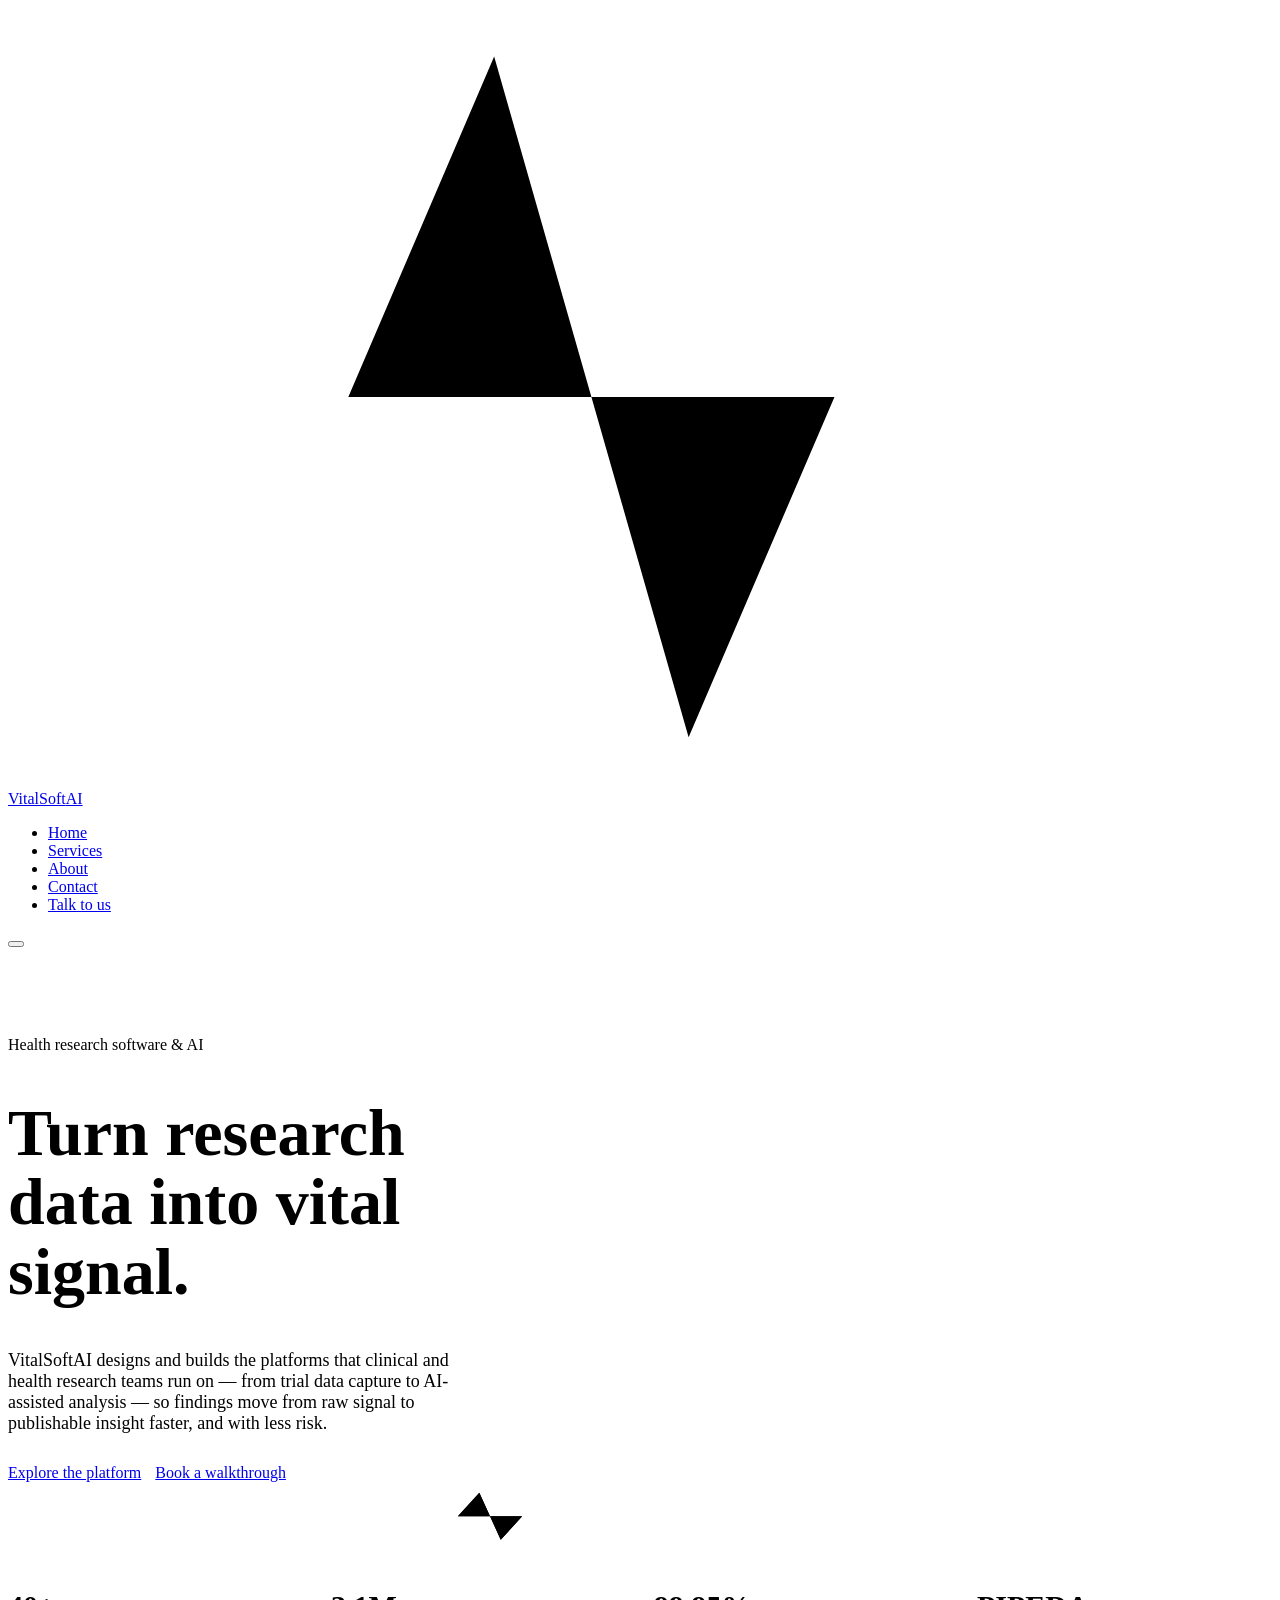
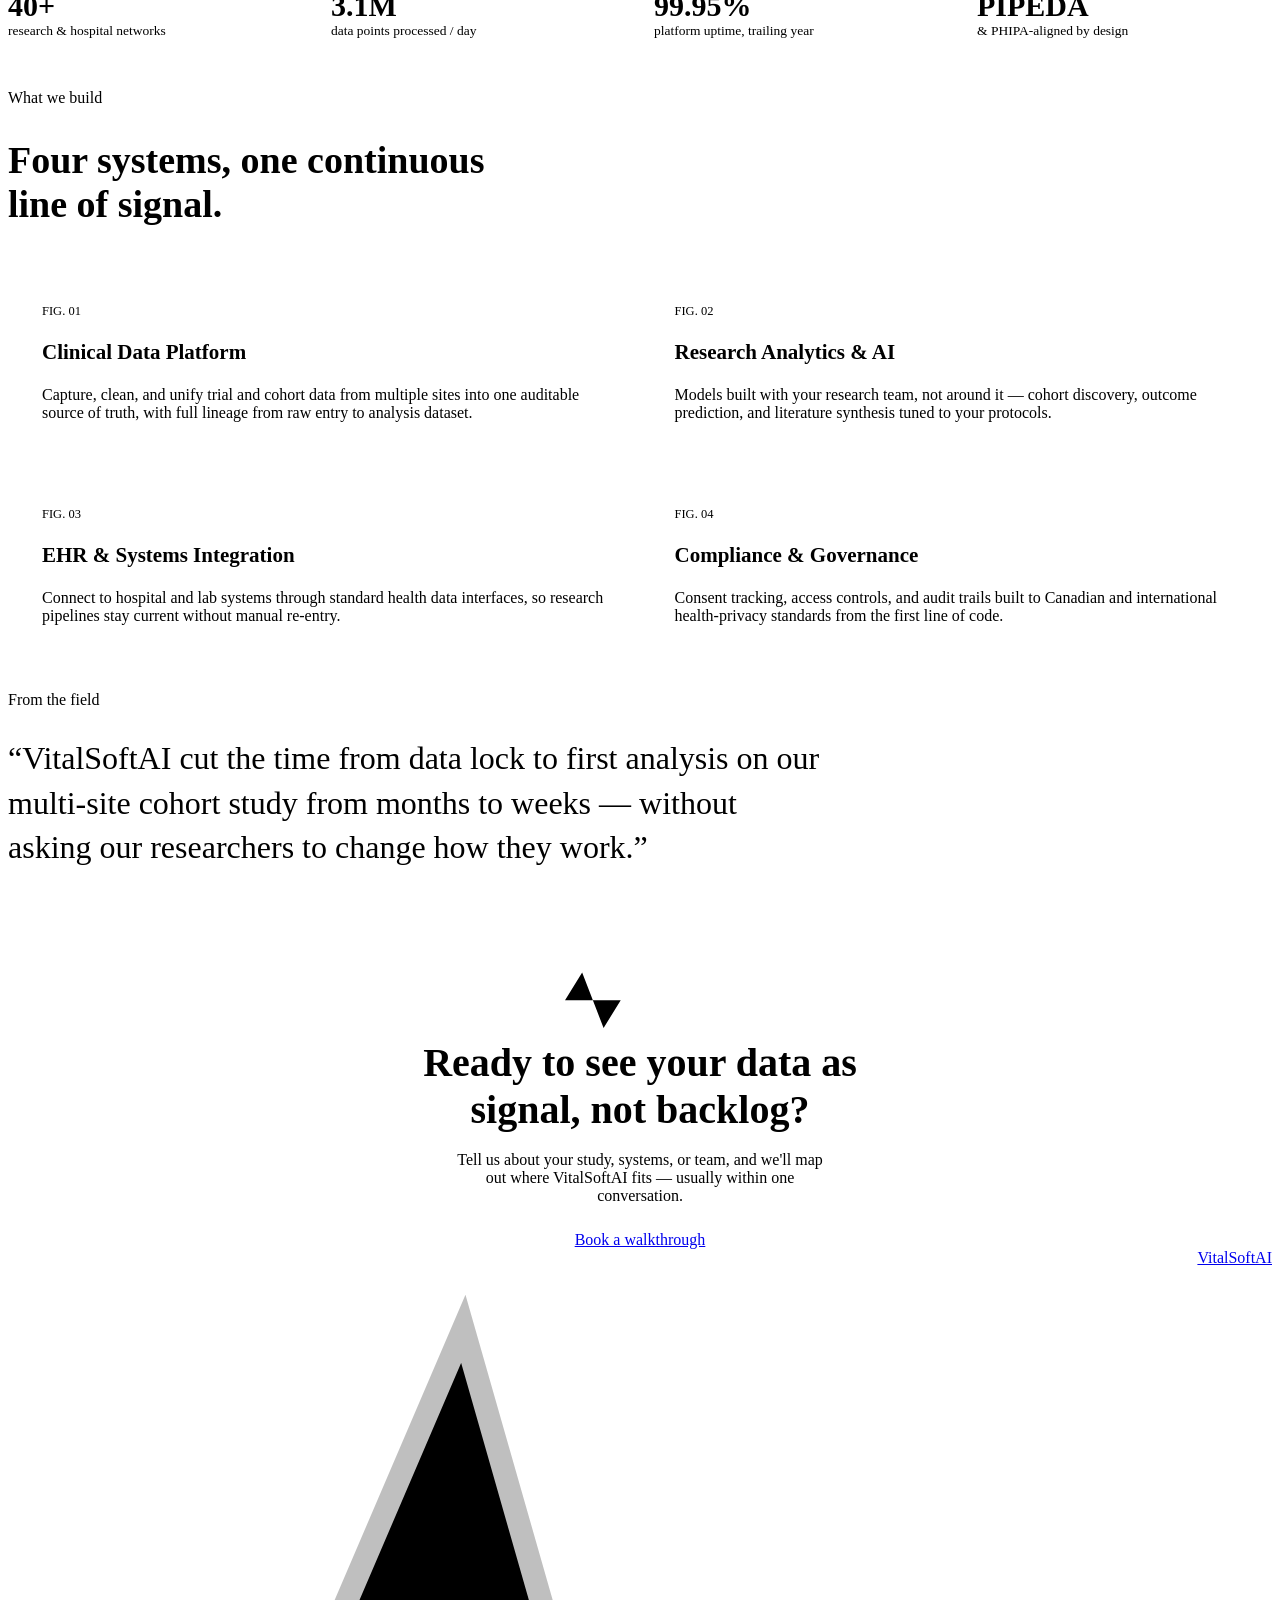
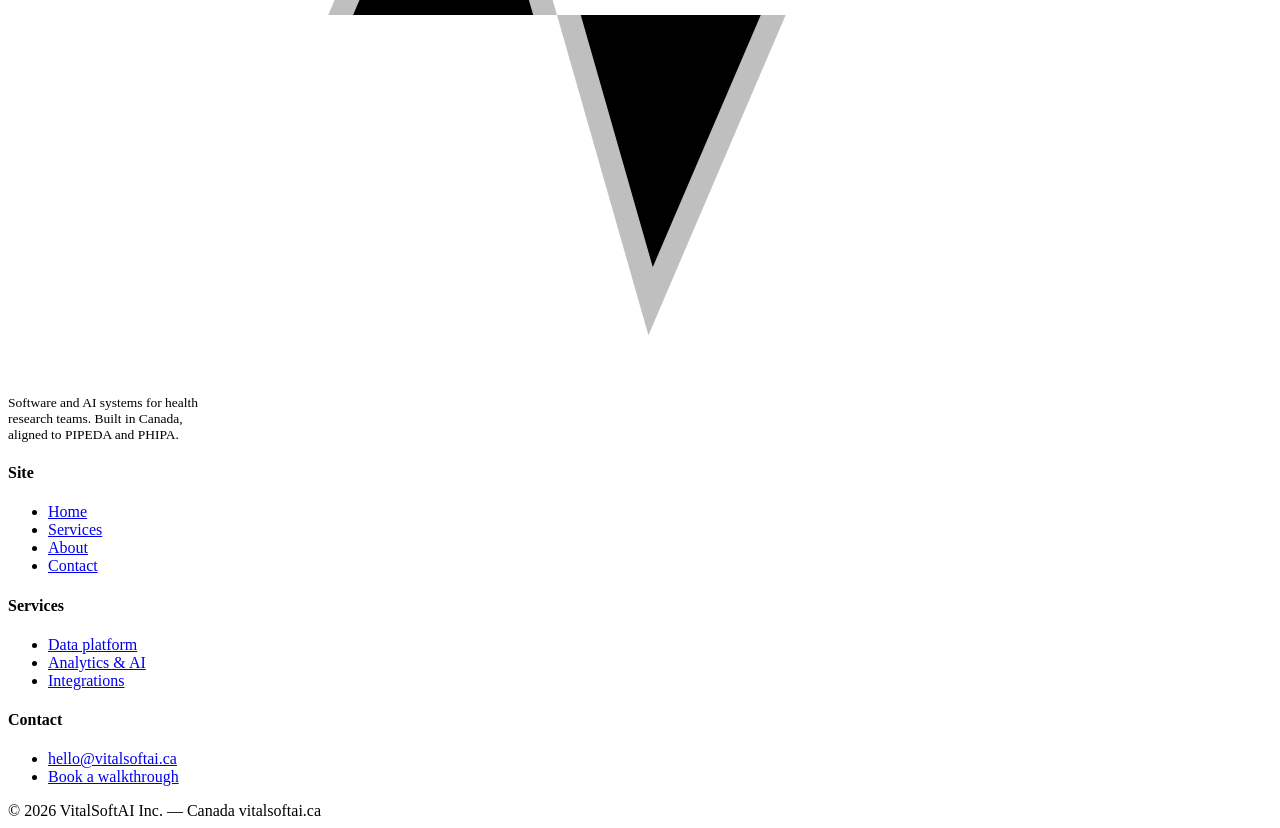
==== index.html @ d8b30598 "pushing the code" ====
<!DOCTYPE html>
<html lang="en">
<head>
<meta charset="UTF-8">
<meta name="viewport" content="width=device-width, initial-scale=1.0">
<title>VitalSoftAI — Software for Health Research</title>
<meta name="description" content="VitalSoftAI builds data platforms, AI analytics, and compliant software for clinical and health research teams.">
<link rel="preconnect" href="https://fonts.googleapis.com">
<link href="https://fonts.googleapis.com/css2?family=Fraunces:opsz,wght@9..144,400;9..144,500;9..144,600;9..144,700&family=IBM+Plex+Sans:wght@400;500;600;700&family=IBM+Plex+Mono:wght@400;500;600&display=swap" rel="stylesheet">
<link rel="stylesheet" href="css/style.css">
</head>
<body>

<nav class="site-nav">
  <div class="wrap">
    <a href="index.html" class="brand">
      <svg class="pulse-mark" viewBox="0 0 26 16"><path d="M0 8 H7 L10 1 L14 15 L17 8 H26"/></svg>
      VitalSoft<span style="color:var(--coral)">AI</span>
    </a>
    <ul class="nav-links">
      <li><a href="index.html" class="active">Home</a></li>
      <li><a href="services.html">Services</a></li>
      <li><a href="about.html">About</a></li>
      <li><a href="contact.html">Contact</a></li>
      <li><a href="contact.html" class="nav-cta">Talk to us</a></li>
    </ul>
    <button class="nav-toggle" aria-label="Toggle menu"><span></span><span></span><span></span></button>
  </div>
</nav>

<!-- HERO -->
<header>
  <div class="wrap" style="padding-top:72px;">
    <p class="eyebrow">Health research software &amp; AI</p>
    <h1 style="font-size:clamp(38px,6vw,66px); max-width:15ch; line-height:1.05;">
      Turn research data into vital signal.
    </h1>
    <p style="font-size:18px; max-width:52ch; margin-top:20px;">
      VitalSoftAI designs and builds the platforms that clinical and health research
      teams run on — from trial data capture to AI-assisted analysis — so findings
      move from raw signal to publishable insight faster, and with less risk.
    </p>
    <div style="display:flex; gap:14px; margin-top:30px; flex-wrap:wrap;">
      <a href="services.html" class="btn btn-primary">Explore the platform</a>
      <a href="contact.html" class="btn btn-ghost">Book a walkthrough</a>
    </div>
  </div>

  <svg class="trace" viewBox="0 0 1180 64" preserveAspectRatio="none" aria-hidden="true">
    <path d="M0 32 H420 L440 10 L460 54 L480 32 H1180" />
    <path class="draw" d="M0 32 H420 L440 10 L460 54 L480 32 H1180" />
  </svg>
</header>

<!-- PROOF STRIP -->
<section class="section-tight panel-bg" style="padding-top:0;">
  <div class="wrap">
    <div style="display:grid; grid-template-columns:repeat(4,1fr); gap:28px; border-top:1px solid var(--line); border-bottom:1px solid var(--line); padding:34px 0;">
      <div>
        <div style="font-family:var(--f-mono); font-size:30px; font-weight:600; color:var(--teal);">40+</div>
        <div style="font-size:13.5px; color:var(--ink-soft);">research &amp; hospital networks</div>
      </div>
      <div>
        <div style="font-family:var(--f-mono); font-size:30px; font-weight:600; color:var(--teal);">3.1M</div>
        <div style="font-size:13.5px; color:var(--ink-soft);">data points processed / day</div>
      </div>
      <div>
        <div style="font-family:var(--f-mono); font-size:30px; font-weight:600; color:var(--teal);">99.95%</div>
        <div style="font-size:13.5px; color:var(--ink-soft);">platform uptime, trailing year</div>
      </div>
      <div>
        <div style="font-family:var(--f-mono); font-size:30px; font-weight:600; color:var(--teal);">PIPEDA</div>
        <div style="font-size:13.5px; color:var(--ink-soft);">&amp; PHIPA-aligned by design</div>
      </div>
    </div>
  </div>
</section>

<!-- PILLARS -->
<section class="alt-bg">
  <div class="wrap">
    <p class="eyebrow">What we build</p>
    <h2 style="font-size:clamp(26px,3.4vw,38px); max-width:26ch;">Four systems, one continuous line of signal.</h2>

    <div class="reveal" style="display:grid; grid-template-columns:repeat(2,1fr); gap:1px; background:var(--line); margin-top:44px; border:1px solid var(--line);">

      <div style="background:var(--panel); padding:34px;">
        <div style="font-family:var(--f-mono); font-size:12.5px; color:var(--coral-deep); margin-bottom:14px;">FIG. 01</div>
        <h3 style="font-size:21px;">Clinical Data Platform</h3>
        <p>Capture, clean, and unify trial and cohort data from multiple sites into one
        auditable source of truth, with full lineage from raw entry to analysis dataset.</p>
      </div>

      <div style="background:var(--panel); padding:34px;">
        <div style="font-family:var(--f-mono); font-size:12.5px; color:var(--coral-deep); margin-bottom:14px;">FIG. 02</div>
        <h3 style="font-size:21px;">Research Analytics &amp; AI</h3>
        <p>Models built with your research team, not around it — cohort discovery,
        outcome prediction, and literature synthesis tuned to your protocols.</p>
      </div>

      <div style="background:var(--panel); padding:34px;">
        <div style="font-family:var(--f-mono); font-size:12.5px; color:var(--coral-deep); margin-bottom:14px;">FIG. 03</div>
        <h3 style="font-size:21px;">EHR &amp; Systems Integration</h3>
        <p>Connect to hospital and lab systems through standard health data
        interfaces, so research pipelines stay current without manual re-entry.</p>
      </div>

      <div style="background:var(--panel); padding:34px;">
        <div style="font-family:var(--f-mono); font-size:12.5px; color:var(--coral-deep); margin-bottom:14px;">FIG. 04</div>
        <h3 style="font-size:21px;">Compliance &amp; Governance</h3>
        <p>Consent tracking, access controls, and audit trails built to Canadian
        and international health-privacy standards from the first line of code.</p>
      </div>

    </div>
  </div>
</section>

<!-- QUOTE / DARK BAND -->
<section class="dark">
  <div class="wrap" style="max-width:820px;">
    <p class="eyebrow">From the field</p>
    <h2 style="font-size:clamp(24px,3vw,32px); font-weight:500; line-height:1.4;">
      “VitalSoftAI cut the time from data lock to first analysis on our multi-site
      cohort study from months to weeks — without asking our researchers to
      change how they work.”
    </h2>
    <p style="margin-top:22px; color:rgba(255,255,255,0.6); font-family:var(--f-mono); font-size:13.5px;">
      Research Operations Lead, academic health network
    </p>
  </div>
  <svg class="trace on-dark" viewBox="0 0 1180 64" preserveAspectRatio="none" style="margin-top:40px;" aria-hidden="true">
    <path d="M0 32 H520 L536 6 L556 58 L572 32 H1180" />
  </svg>
</section>

<!-- CTA -->
<section class="panel-bg" style="text-align:center;">
  <div class="wrap">
    <h2 style="font-size:clamp(26px,3.6vw,40px); max-width:22ch; margin:0 auto 18px;">
      Ready to see your data as signal, not backlog?
    </h2>
    <p style="max-width:46ch; margin:0 auto 26px;">
      Tell us about your study, systems, or team, and we'll map out where
      VitalSoftAI fits — usually within one conversation.
    </p>
    <a href="contact.html" class="btn btn-primary">Book a walkthrough</a>
  </div>
</section>

<footer>
  <div class="wrap">
    <div class="foot-grid">
      <div>
        <a href="index.html" class="brand" style="margin-bottom:14px; display:flex;">
          <svg class="pulse-mark" viewBox="0 0 26 16"><path d="M0 8 H7 L10 1 L14 15 L17 8 H26" stroke="rgba(255,255,255,0.75)"/></svg>
          VitalSoftAI
        </a>
        <p style="font-size:13.5px; max-width:32ch;">Software and AI systems for health research teams. Built in Canada, aligned to PIPEDA and PHIPA.</p>
      </div>
      <div>
        <h4>Site</h4>
        <ul>
          <li><a href="index.html">Home</a></li>
          <li><a href="services.html">Services</a></li>
          <li><a href="about.html">About</a></li>
          <li><a href="contact.html">Contact</a></li>
        </ul>
      </div>
      <div>
        <h4>Services</h4>
        <ul>
          <li><a href="services.html">Data platform</a></li>
          <li><a href="services.html">Analytics &amp; AI</a></li>
          <li><a href="services.html">Integrations</a></li>
        </ul>
      </div>
      <div>
        <h4>Contact</h4>
        <ul>
          <li><a href="mailto:hello@vitalsoftai.ca">hello@vitalsoftai.ca</a></li>
          <li><a href="contact.html">Book a walkthrough</a></li>
        </ul>
      </div>
    </div>
    <div class="foot-bottom">
      <span>© 2026 VitalSoftAI Inc. — Canada</span>
      <span>vitalsoftai.ca</span>
    </div>
  </div>
</footer>

<script src="js/main.js"></script>
</body>
</html>
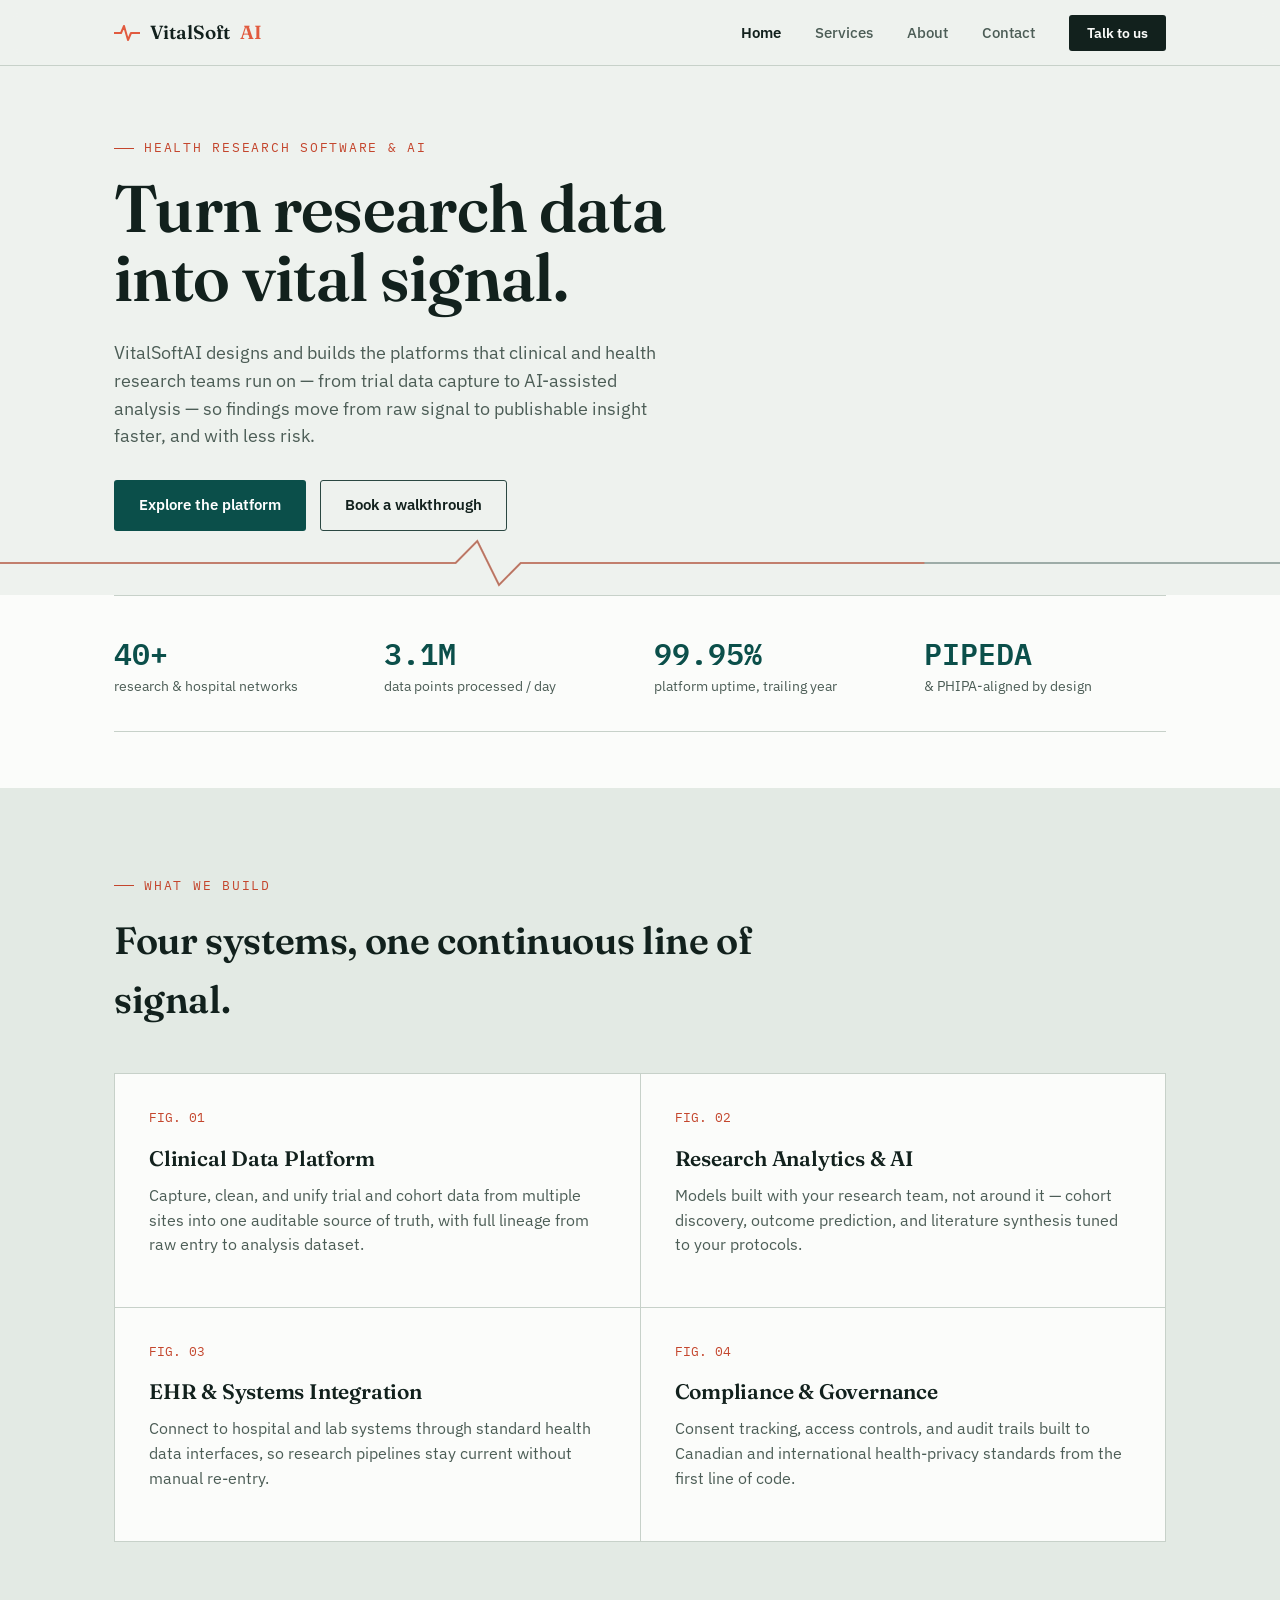
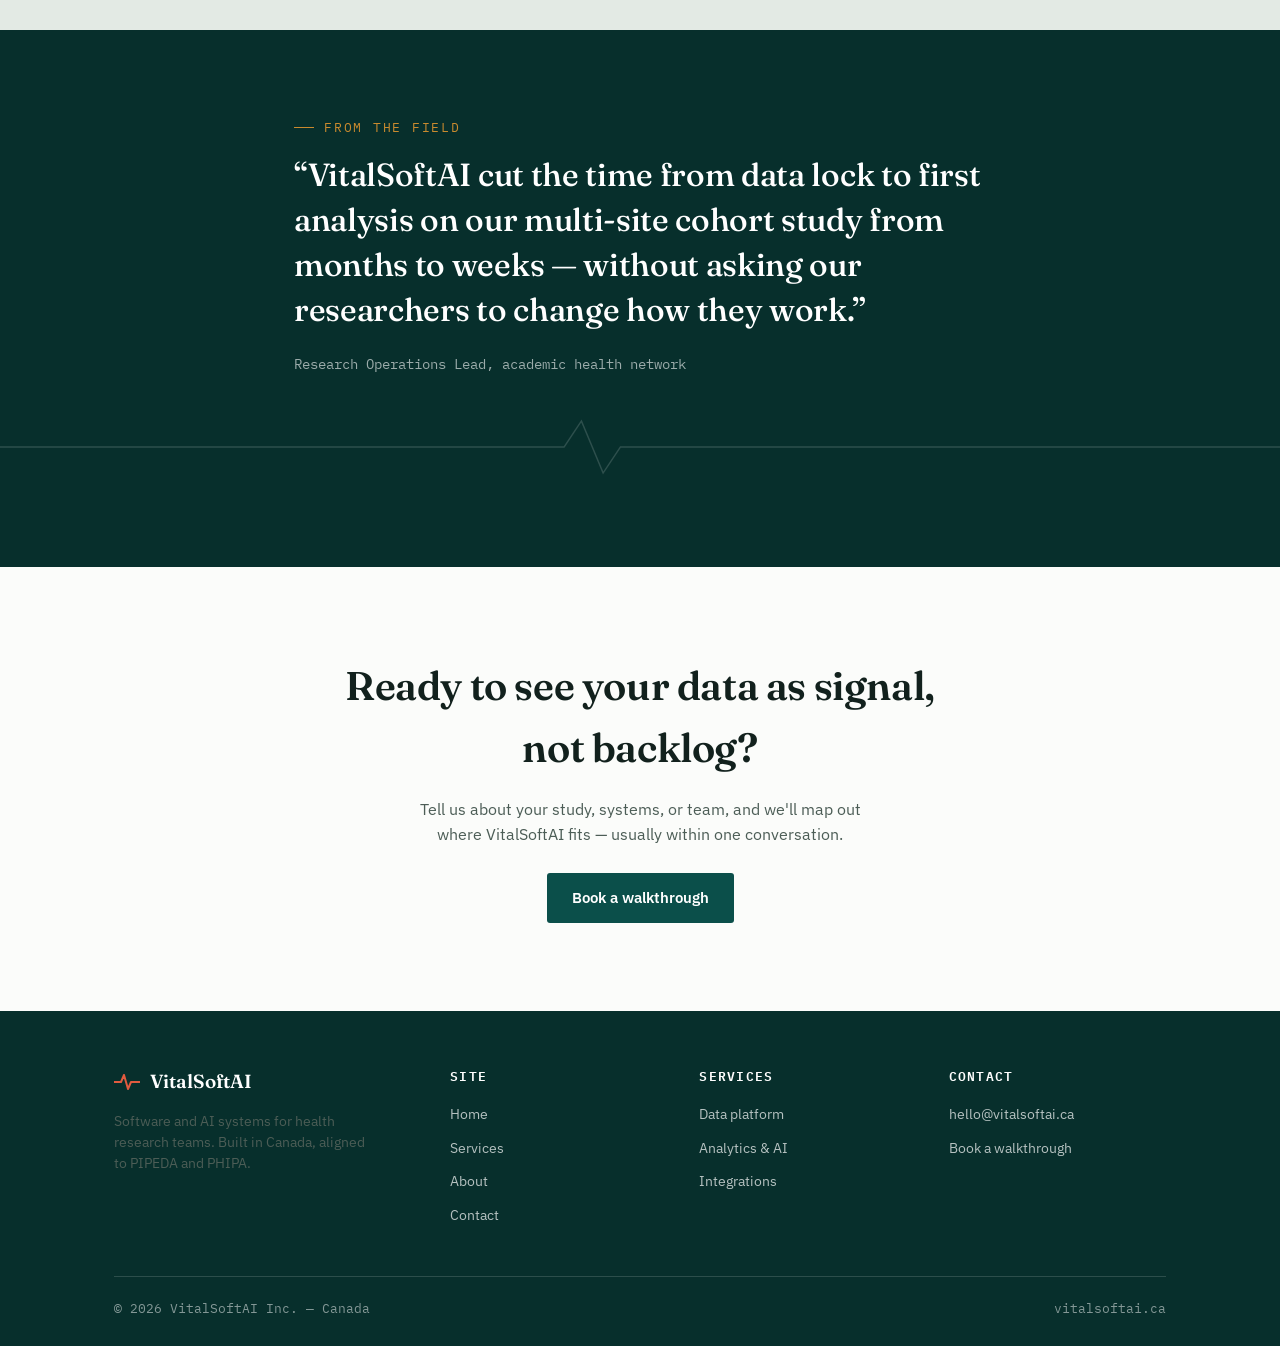
==== commit 0923f7be: "Fixed Routes" ====
--- a/index.html
+++ b/index.html
@@ -7,7 +7,7 @@
 <meta name="description" content="VitalSoftAI builds data platforms, AI analytics, and compliant software for clinical and health research teams.">
 <link rel="preconnect" href="https://fonts.googleapis.com">
 <link href="https://fonts.googleapis.com/css2?family=Fraunces:opsz,wght@9..144,400;9..144,500;9..144,600;9..144,700&family=IBM+Plex+Sans:wght@400;500;600;700&family=IBM+Plex+Mono:wght@400;500;600&display=swap" rel="stylesheet">
-<link rel="stylesheet" href="css/style.css">
+<link rel="stylesheet" href="style.css">
 </head>
 <body>
 
@@ -190,6 +190,6 @@
   </div>
 </footer>
 
-<script src="js/main.js"></script>
+<script src="main.js"></script>
 </body>
 </html>
--- a/style.css
+++ b/style.css
@@ -0,0 +1,249 @@
+/* ======================================================
+   VitalSoftAI — Design Tokens
+   Concept: the vital-sign waveform as structural signature.
+   Health research produces signal — this site reads like one.
+   ====================================================== */
+
+:root{
+  /* Color */
+  --paper:      #EEF2EE;
+  --paper-alt:  #E3EAE4;
+  --panel:      #FBFCFA;
+  --ink:        #12211D;
+  --ink-soft:   #4C5D56;
+  --ink-faint:  #83938B;
+  --teal:       #0B4F4A;
+  --teal-deep:  #072F2C;
+  --teal-bright:#12746C;
+  --coral:      #E15B3F;
+  --coral-deep: #C4462D;
+  --gold:       #C98A2E;
+  --line:       #C7D1C9;
+  --line-dark:  #2B4842;
+
+  /* Type */
+  --f-display: 'Fraunces', serif;
+  --f-body:    'IBM Plex Sans', sans-serif;
+  --f-mono:    'IBM Plex Mono', monospace;
+
+  /* Layout */
+  --maxw: 1180px;
+  --pad: clamp(20px, 5vw, 64px);
+}
+
+*{ box-sizing:border-box; }
+html{ scroll-behavior:smooth; }
+
+body{
+  margin:0;
+  background:var(--paper);
+  color:var(--ink);
+  font-family:var(--f-body);
+  font-size:16px;
+  line-height:1.55;
+  -webkit-font-smoothing:antialiased;
+}
+
+img,svg{ display:block; max-width:100%; }
+a{ color:inherit; }
+
+h1,h2,h3,h4{
+  font-family:var(--f-display);
+  color:var(--ink);
+  margin:0 0 0.4em;
+  font-weight:600;
+  letter-spacing:-0.01em;
+}
+
+p{ margin:0 0 1em; color:var(--ink-soft); }
+
+.wrap{
+  max-width:var(--maxw);
+  margin:0 auto;
+  padding-left:var(--pad);
+  padding-right:var(--pad);
+}
+
+.eyebrow{
+  font-family:var(--f-mono);
+  font-size:12.5px;
+  letter-spacing:0.14em;
+  text-transform:uppercase;
+  color:var(--coral-deep);
+  display:flex;
+  align-items:center;
+  gap:10px;
+  margin-bottom:16px;
+}
+.eyebrow::before{
+  content:"";
+  width:20px; height:1px;
+  background:var(--coral-deep);
+  display:inline-block;
+}
+
+/* focus visibility */
+a:focus-visible, button:focus-visible, input:focus-visible, textarea:focus-visible{
+  outline:2px solid var(--teal-bright);
+  outline-offset:3px;
+}
+
+@media (prefers-reduced-motion: reduce){
+  *{ animation-duration:0.001ms !important; animation-iteration-count:1 !important; transition-duration:0.001ms !important; scroll-behavior:auto !important; }
+}
+
+/* ---------------- Nav ---------------- */
+.site-nav{
+  position:sticky; top:0; z-index:50;
+  background:rgba(238,242,238,0.88);
+  backdrop-filter:blur(8px);
+  border-bottom:1px solid var(--line);
+}
+.site-nav .wrap{
+  display:flex; align-items:center; justify-content:space-between;
+  padding-top:18px; padding-bottom:18px;
+}
+.brand{
+  display:flex; align-items:center; gap:10px;
+  font-family:var(--f-display);
+  font-weight:600; font-size:19px;
+  text-decoration:none; color:var(--ink);
+}
+.brand .pulse-mark{ width:26px; height:16px; }
+.brand .pulse-mark path{
+  fill:none; stroke:var(--coral); stroke-width:2;
+  stroke-linecap:round; stroke-linejoin:round;
+}
+.nav-links{
+  display:flex; align-items:center; gap:34px;
+  list-style:none; margin:0; padding:0;
+}
+.nav-links a{
+  text-decoration:none; font-size:14.5px; color:var(--ink-soft);
+  font-weight:500; transition:color .15s ease;
+}
+.nav-links a:hover, .nav-links a.active{ color:var(--teal); }
+.nav-links a.active{ color:var(--ink); font-weight:600; }
+.nav-cta{
+  background:var(--ink); color:var(--panel) !important;
+  padding:9px 18px; border-radius:3px; font-size:14px !important;
+  font-weight:600 !important;
+}
+.nav-cta:hover{ background:var(--teal); color:var(--panel) !important; }
+.nav-toggle{ display:none; }
+
+@media (max-width:820px){
+  .nav-links{
+    position:fixed; inset:64px 0 auto 0; background:var(--panel);
+    flex-direction:column; align-items:flex-start; gap:0;
+    border-bottom:1px solid var(--line);
+    transform:translateY(-8px); opacity:0; pointer-events:none;
+    transition:opacity .18s ease, transform .18s ease;
+  }
+  .nav-links.open{ transform:translateY(0); opacity:1; pointer-events:auto; }
+  .nav-links li{ width:100%; border-top:1px solid var(--line); }
+  .nav-links a{ display:block; padding:16px var(--pad); }
+  .nav-toggle{
+    display:block; background:none; border:none; cursor:pointer;
+    width:32px; height:24px; position:relative;
+  }
+  .nav-toggle span{
+    position:absolute; left:0; right:0; height:2px; background:var(--ink);
+    transition:transform .2s ease, opacity .2s ease;
+  }
+  .nav-toggle span:nth-child(1){ top:2px; }
+  .nav-toggle span:nth-child(2){ top:11px; }
+  .nav-toggle span:nth-child(3){ top:20px; }
+  .nav-toggle.open span:nth-child(1){ transform:translateY(9px) rotate(45deg); }
+  .nav-toggle.open span:nth-child(2){ opacity:0; }
+  .nav-toggle.open span:nth-child(3){ transform:translateY(-9px) rotate(-45deg); }
+}
+
+/* ---------------- Waveform divider (signature element) ---------------- */
+.trace{
+  width:100%; height:64px; display:block;
+  overflow:visible;
+}
+.trace path{
+  fill:none; stroke:var(--line-dark); stroke-width:1.4;
+  opacity:0.55;
+}
+.trace.on-dark path{ stroke:rgba(255,255,255,0.28); }
+.trace .draw{
+  stroke:var(--coral); stroke-width:2;
+  stroke-dasharray:900; stroke-dashoffset:900;
+  animation:draw 2.6s ease forwards 0.2s;
+}
+@keyframes draw{ to{ stroke-dashoffset:0; } }
+
+/* ---------------- Buttons ---------------- */
+.btn{
+  display:inline-flex; align-items:center; gap:8px;
+  font-family:var(--f-body); font-weight:600; font-size:14.5px;
+  padding:13px 24px; border-radius:3px; text-decoration:none;
+  border:1px solid transparent; cursor:pointer; transition:all .15s ease;
+}
+.btn-primary{ background:var(--teal); color:#fff; }
+.btn-primary:hover{ background:var(--teal-deep); }
+.btn-ghost{ background:transparent; color:var(--ink); border-color:var(--line-dark); }
+.btn-ghost:hover{ border-color:var(--ink); }
+.btn-on-dark.btn-ghost{ color:#fff; border-color:rgba(255,255,255,0.4); }
+.btn-on-dark.btn-ghost:hover{ border-color:#fff; }
+
+/* ---------------- Sections generic ---------------- */
+section{ padding:88px 0; }
+.section-tight{ padding:56px 0; }
+.dark{ background:var(--teal-deep); color:#fff; }
+.dark p{ color:rgba(255,255,255,0.72); }
+.dark h1,.dark h2,.dark h3{ color:#fff; }
+.dark .eyebrow{ color:var(--gold); }
+.dark .eyebrow::before{ background:var(--gold); }
+
+.panel-bg{ background:var(--panel); }
+.alt-bg{ background:var(--paper-alt); }
+
+/* ---------------- Reveal on scroll ---------------- */
+.reveal{ opacity:0; transform:translateY(14px); transition:opacity .5s ease, transform .5s ease; }
+.reveal.in{ opacity:1; transform:translateY(0); }
+
+/* ---------------- Footer ---------------- */
+footer{
+  background:var(--teal-deep); color:rgba(255,255,255,0.75);
+  padding:56px 0 28px;
+}
+footer .foot-grid{
+  display:grid; grid-template-columns:1.4fr 1fr 1fr 1fr; gap:32px;
+  margin-bottom:40px;
+}
+footer h4{ color:#fff; font-family:var(--f-mono); font-size:12.5px; letter-spacing:0.1em; text-transform:uppercase; margin-bottom:14px; font-weight:600;}
+footer ul{ list-style:none; margin:0; padding:0; }
+footer li{ margin-bottom:9px; }
+footer a{ text-decoration:none; color:rgba(255,255,255,0.7); font-size:14px; }
+footer a:hover{ color:#fff; }
+footer .brand{ color:#fff; }
+footer .foot-bottom{
+  border-top:1px solid rgba(255,255,255,0.15); padding-top:22px;
+  display:flex; justify-content:space-between; flex-wrap:wrap; gap:10px;
+  font-size:12.5px; font-family:var(--f-mono); color:rgba(255,255,255,0.5);
+}
+@media (max-width:760px){
+  footer .foot-grid{ grid-template-columns:1fr 1fr; }
+}
+
+/* ---------------- Responsive overrides for inline grids ---------------- */
+@media (max-width:900px){
+  section .wrap > div[style*="grid-template-columns:1fr 1fr"],
+  section .wrap > div[style*="grid-template-columns:1.15fr 1fr"],
+  section .wrap > div[style*="grid-template-columns:1fr 1.15fr"],
+  section .wrap > div[style*="grid-template-columns:1.3fr 1fr"],
+  section .wrap > div[style*="grid-template-columns:repeat(4,1fr)"],
+  section .wrap > div[style*="grid-template-columns:repeat(3,1fr)"],
+  section .wrap > div[style*="grid-template-columns:repeat(2,1fr)"]{
+    grid-template-columns:1fr !important;
+  }
+  section .wrap > div[style*="order:2"]{ order:1 !important; }
+  section .wrap > div[style*="order:1"]{ order:2 !important; }
+}
+@media (max-width:620px){
+  h1{ font-size:clamp(30px,9vw,40px) !important; }
+}
